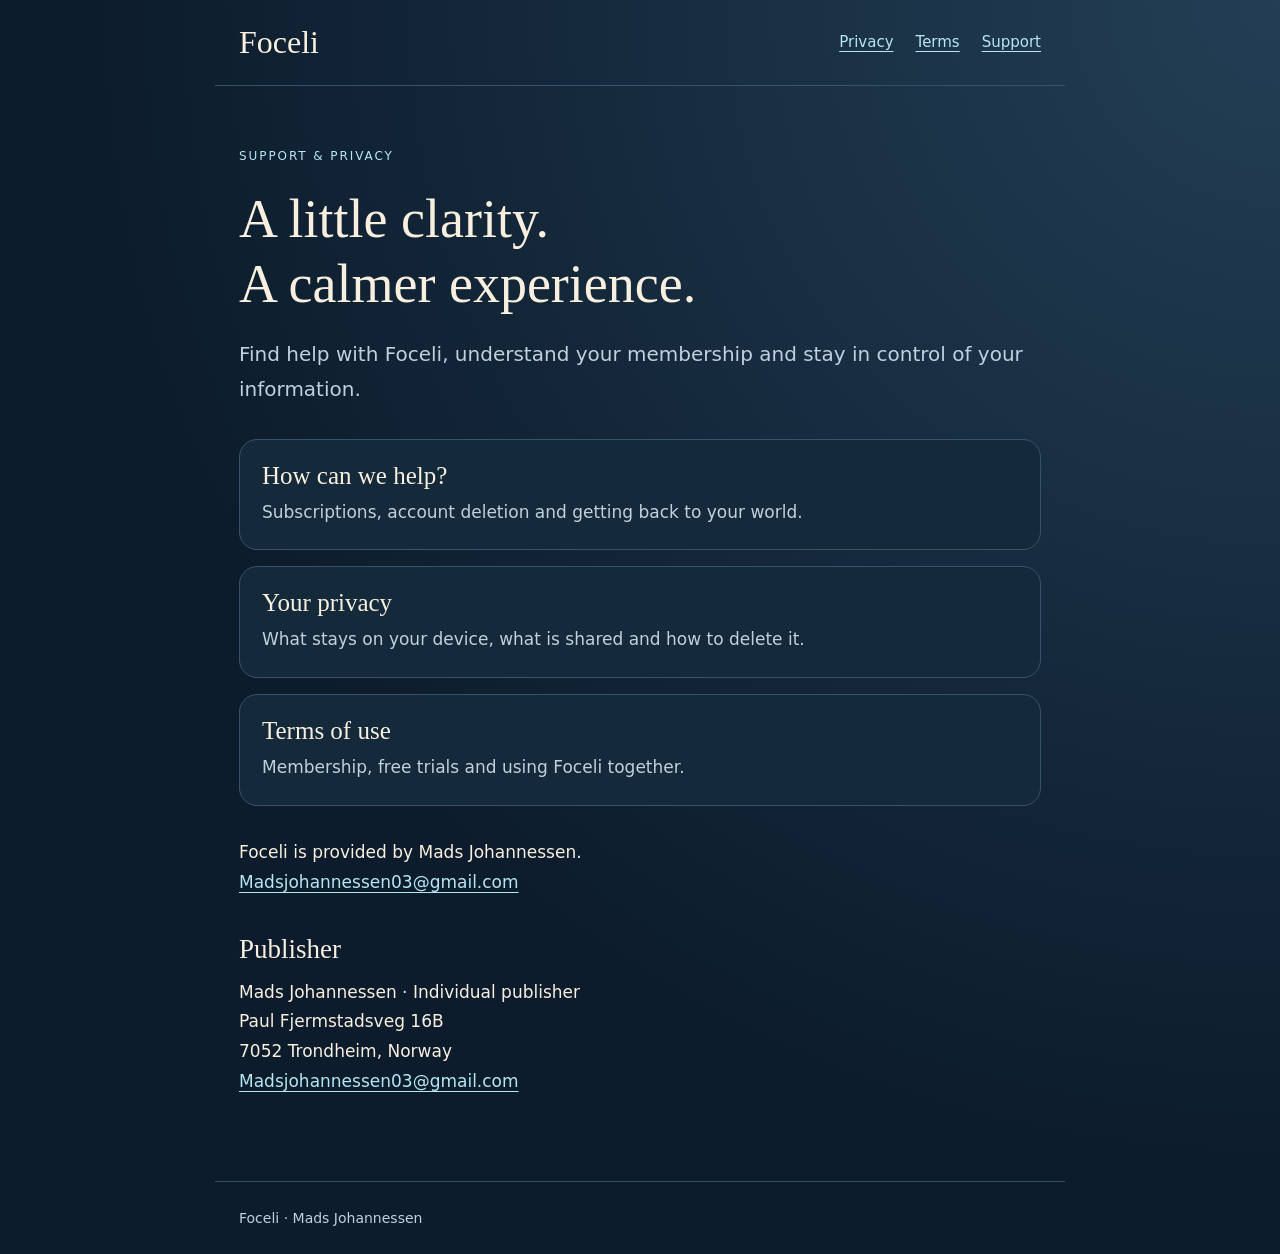
==== index.html @ 3153cc0a "Publish Foceli privacy, terms and support pages" ====
<!doctype html><html lang="en"><head><meta charset="utf-8"><meta name="viewport" content="width=device-width,initial-scale=1"><title>Foceli · Support & privacy</title><meta name="description" content="Help, privacy and subscription information for Foceli."><link rel="stylesheet" href="styles.css"></head><body><a class="skip" href="#main">Skip to content</a><header><a class="brand" href="index.html">Foceli</a><nav aria-label="Main navigation"><a href="privacy.html">Privacy</a><a href="terms.html">Terms</a><a href="support.html">Support</a></nav></header><main id="main"><p class="eyebrow">Support & privacy</p><h1>A little clarity.<br>A calmer experience.</h1><p class="lead">Find help with Foceli, understand your membership and stay in control of your information.</p><div class="cards"><a class="card" href="support.html"><strong>How can we help?</strong><span>Subscriptions, account deletion and getting back to your world.</span></a><a class="card" href="privacy.html"><strong>Your privacy</strong><span>What stays on your device, what is shared and how to delete it.</span></a><a class="card" href="terms.html"><strong>Terms of use</strong><span>Membership, free trials and using Foceli together.</span></a></div><p>Foceli is provided by Mads Johannessen.<br><a class="contact" href="mailto:Madsjohannessen03@gmail.com">Madsjohannessen03@gmail.com</a></p><section aria-label="Publisher contact"><h2>Publisher</h2><p>Mads Johannessen · Individual publisher<br>Paul Fjermstadsveg 16B<br>7052 Trondheim, Norway<br><a class="contact" href="mailto:Madsjohannessen03@gmail.com">Madsjohannessen03@gmail.com</a></p></section></main><footer>Foceli · Mads Johannessen</footer></body></html>
---- styles.css ----
:root{color-scheme:dark;--ink:#f8efdf;--muted:#bfd0df;--line:#385269;--accent:#b5e7f2}*{box-sizing:border-box}body{margin:0;background:#0c1c2c;color:var(--ink);font:17px/1.75 system-ui,-apple-system,sans-serif;background-image:radial-gradient(ellipse at top right,#233e55,transparent 65%)}a{color:var(--accent);text-underline-offset:4px}a:hover{color:white}a:focus-visible{outline:3px solid #f0d698;outline-offset:5px}header,main,footer{max-width:850px;margin:auto;padding:24px}header{display:flex;align-items:center;justify-content:space-between;gap:20px;flex-wrap:wrap;border-bottom:1px solid var(--line)}.brand{font:32px Georgia,serif;color:var(--ink);text-decoration:none}nav{display:flex;gap:22px;flex-wrap:wrap}nav a{font-size:15px}main{padding-top:48px;padding-bottom:64px;min-height:65vh}h1,h2{font-family:Georgia,serif;font-weight:400;line-height:1.2}h1{font-size:clamp(36px,7vw,54px);margin:12px 0 20px}h2{font-size:27px;margin:36px 0 12px}p,ul{margin:12px 0 20px}li{margin:9px 0}.eyebrow{font-size:12px;letter-spacing:.16em;text-transform:uppercase;color:var(--accent)}.lead{font-size:20px;color:var(--muted)}.note{border-left:3px solid #e0c889;padding:12px 20px;background:#142b3c;border-radius:0 12px 12px 0}.cards{display:grid;gap:16px;margin:32px 0}.card{display:block;padding:22px;border:1px solid var(--line);border-radius:18px;background:#142a3b;text-decoration:none}.card strong{display:block;font:25px Georgia,serif;color:var(--ink)}.card span{display:block;color:var(--muted);margin-top:8px}.contact{overflow-wrap:anywhere}footer{border-top:1px solid var(--line);color:var(--muted);font-size:14px}.skip{position:absolute;left:16px;top:-80px;background:#102538;padding:10px}.skip:focus{top:8px}@media(max-width:420px){header,main,footer{padding-left:20px;padding-right:20px}nav{gap:18px}body{font-size:16px}}
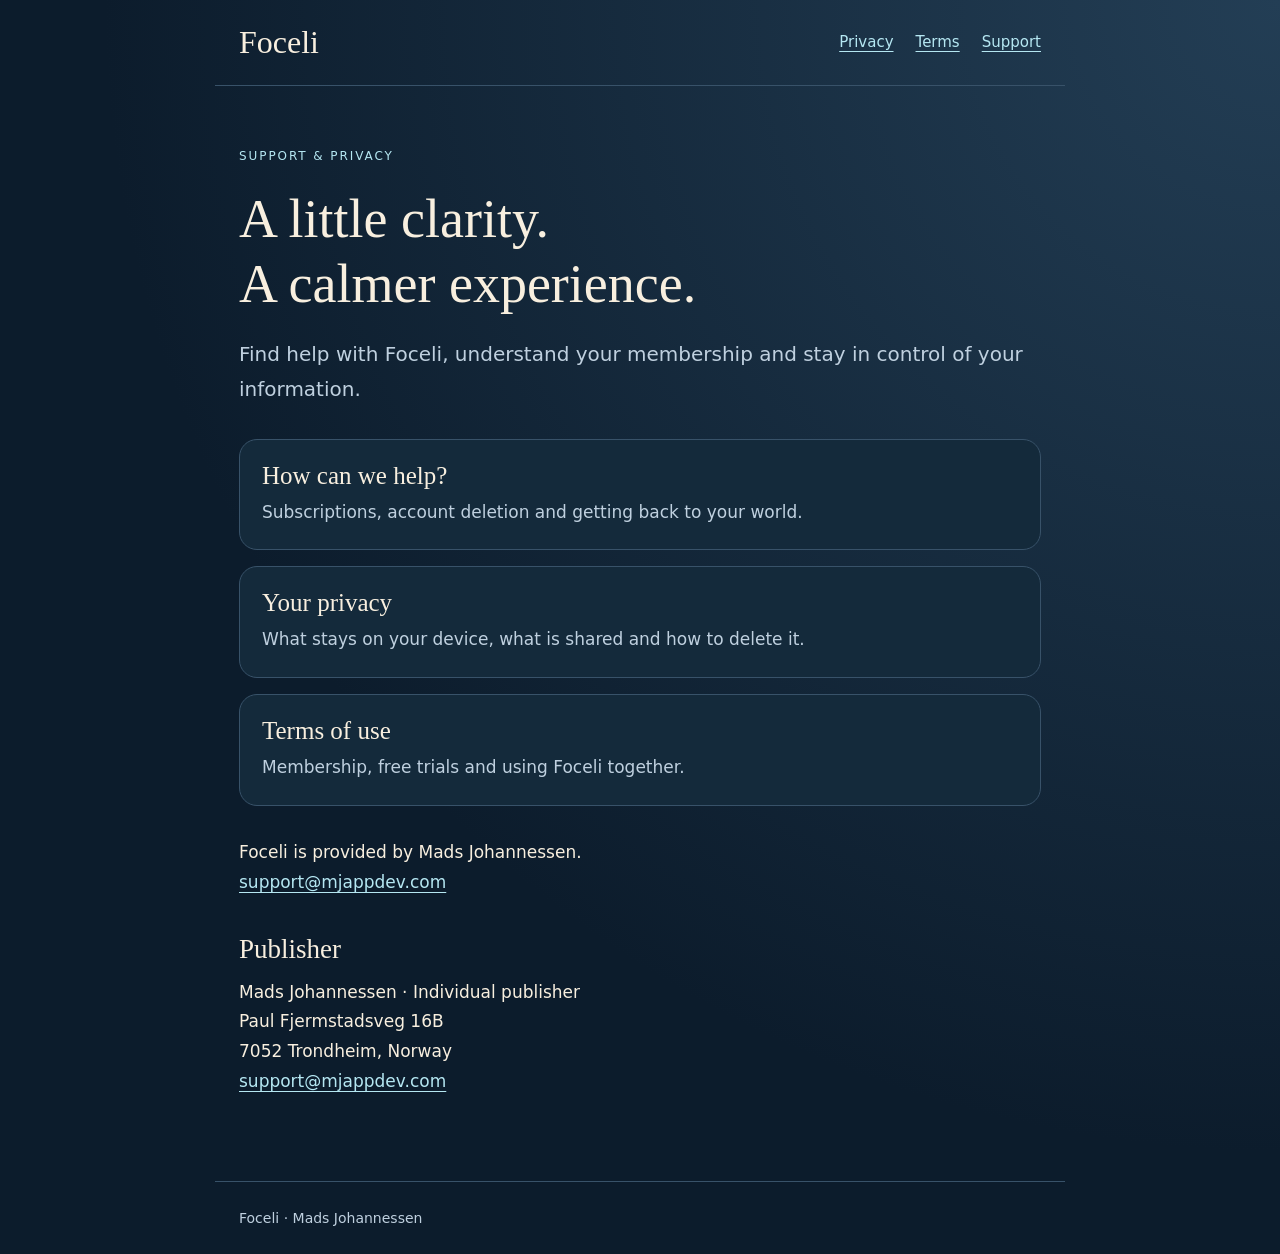
==== commit 3cbc515d: "Update Foceli site contact" ====
--- a/index.html
+++ b/index.html
@@ -1 +1 @@
-<!doctype html><html lang="en"><head><meta charset="utf-8"><meta name="viewport" content="width=device-width,initial-scale=1"><title>Foceli · Support & privacy</title><meta name="description" content="Help, privacy and subscription information for Foceli."><link rel="stylesheet" href="styles.css"></head><body><a class="skip" href="#main">Skip to content</a><header><a class="brand" href="index.html">Foceli</a><nav aria-label="Main navigation"><a href="privacy.html">Privacy</a><a href="terms.html">Terms</a><a href="support.html">Support</a></nav></header><main id="main"><p class="eyebrow">Support & privacy</p><h1>A little clarity.<br>A calmer experience.</h1><p class="lead">Find help with Foceli, understand your membership and stay in control of your information.</p><div class="cards"><a class="card" href="support.html"><strong>How can we help?</strong><span>Subscriptions, account deletion and getting back to your world.</span></a><a class="card" href="privacy.html"><strong>Your privacy</strong><span>What stays on your device, what is shared and how to delete it.</span></a><a class="card" href="terms.html"><strong>Terms of use</strong><span>Membership, free trials and using Foceli together.</span></a></div><p>Foceli is provided by Mads Johannessen.<br><a class="contact" href="mailto:Madsjohannessen03@gmail.com">Madsjohannessen03@gmail.com</a></p><section aria-label="Publisher contact"><h2>Publisher</h2><p>Mads Johannessen · Individual publisher<br>Paul Fjermstadsveg 16B<br>7052 Trondheim, Norway<br><a class="contact" href="mailto:Madsjohannessen03@gmail.com">Madsjohannessen03@gmail.com</a></p></section></main><footer>Foceli · Mads Johannessen</footer></body></html>
+<!doctype html><html lang="en"><head><meta charset="utf-8"><meta name="viewport" content="width=device-width,initial-scale=1"><title>Foceli · Support & privacy</title><meta name="description" content="Help, privacy and subscription information for Foceli."><link rel="stylesheet" href="styles.css"></head><body><a class="skip" href="#main">Skip to content</a><header><a class="brand" href="index.html">Foceli</a><nav aria-label="Main navigation"><a href="privacy.html">Privacy</a><a href="terms.html">Terms</a><a href="support.html">Support</a></nav></header><main id="main"><p class="eyebrow">Support & privacy</p><h1>A little clarity.<br>A calmer experience.</h1><p class="lead">Find help with Foceli, understand your membership and stay in control of your information.</p><div class="cards"><a class="card" href="support.html"><strong>How can we help?</strong><span>Subscriptions, account deletion and getting back to your world.</span></a><a class="card" href="privacy.html"><strong>Your privacy</strong><span>What stays on your device, what is shared and how to delete it.</span></a><a class="card" href="terms.html"><strong>Terms of use</strong><span>Membership, free trials and using Foceli together.</span></a></div><p>Foceli is provided by Mads Johannessen.<br><a class="contact" href="mailto:support@mjappdev.com">support@mjappdev.com</a></p><section aria-label="Publisher contact"><h2>Publisher</h2><p>Mads Johannessen · Individual publisher<br>Paul Fjermstadsveg 16B<br>7052 Trondheim, Norway<br><a class="contact" href="mailto:support@mjappdev.com">support@mjappdev.com</a></p></section></main><footer>Foceli · Mads Johannessen</footer></body></html>
